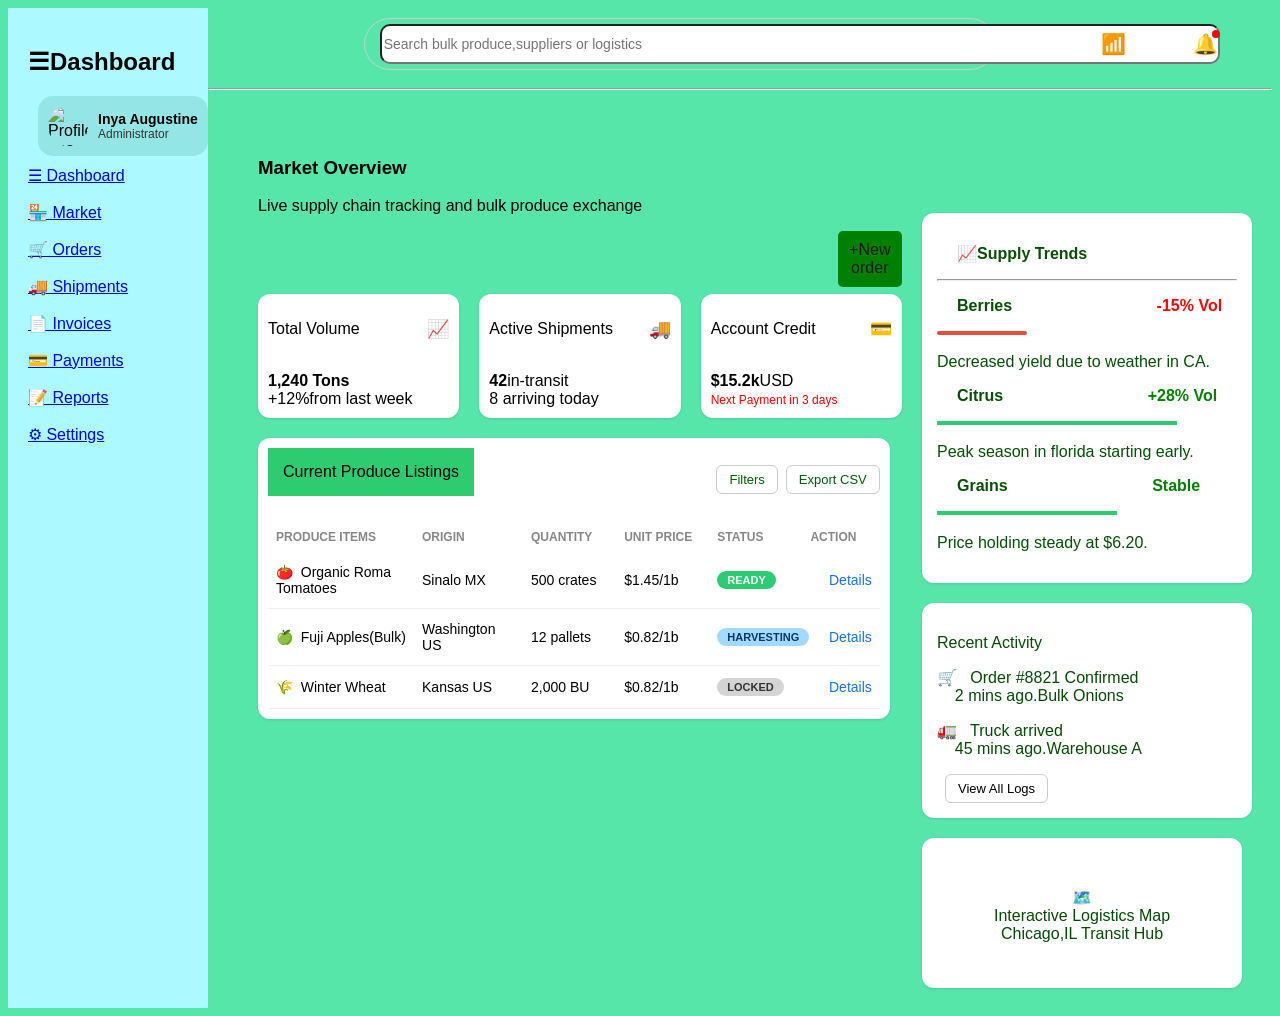
==== dashboard.html @ 14e44a0c "add homepage with sign up and login" ====
<!DOCTYPE html>
<html lang="en">
<head>
    <meta charset="UTF-8">
    <meta name="viewport" content="width=device-width, initial-scale=1.0">
    <title>hajime css</title>
    <link rel="stylesheet" href="agro.css/hajime.css">

    
</head>
<body class="body">
    <div class="page-wrapper">

        <div class="sidebar">
            <section>
                <h2><span class="menu-toggle">&#9776;</span>Dashboard</h2>
            </section>
            <div class="profile">
                <img class="profile-picture"
                src="https://res.cloudinary.com/b1z3mkhi/image/upload/v1786273642/WhatsApp_Image_2026-05-09_at_5.39.36_AM_uw1bwu.jpg"
                 alt="Profile Image">
                 <div class="profile-info">
                    <p class="profile-name">Inya Augustine</p>
                    <span class="profile-role">Administrator</span>
                 </div>
            </div>
            <div>
                <a href="index.html">&#9776; Dashboard</a><br><br>
                <a href="post.html"> &#127978; Market</a><br><br>
                <a href="orders.html"> &#128722; Orders</a><br><br>
                <a href="p2p.html"> &#x1F69A; Shipments</a><br><br>
                <a href="invoices.html"> &#128196; Invoices</a><br><br>
                <a href="payments.html"> &#128179; Payments</a><br><br>
                <a href="reports.html"> &#128221; Reports</a><br><br>
                <a href="#">&#9881; Settings</a>
            </div>
        </div>

        <div class="content-area">
            <div class="top-bar">
                <div class="search-container">
                    <input class="search-font"
                       type="search" placeholder="Search bulk produce,suppliers or logistics">
                </div>
                <div class="icon-group">
        <span class="wifi-icon">📶</span>
                <div class="notification-bell">
                    🔔
                    <span class="notification-badge"></span>
                </div>
            </div>
            </div>
            <hr>
            <div class="main">
                <div class="market"> 
                    <h3><strong>Market Overview</strong></h3>
                    <p>Live supply chain tracking and bulk produce exchange</p>
                    <button class="new-order">+New order</button>
                    <div class="overview">
                       <div class="total-volume">
    <div class="card-header">
        <p>Total Volume</p>
        <span class="card-icon">📈</span>
    </div>
    <br>
    <strong>1,240 Tons</strong><br>
    <span>+12%from last week</span>
</div>
<div class="Active-shipments">
    <div class="card-header">
        <p>Active Shipments</p>
        <span class="card-icon">🚚</span>
    </div>
    <br>
    <strong>42</strong>in-transit<br>
    <span>8 arriving today</span>
</div>
<div class="Account-credit">
    <div class="card-header">
        <p>Account Credit</p>
        <span class="card-icon">💳</span>
    </div>
    <br>
    <strong>$15.2k</strong>USD<br>
    <span class="next-payment">Next Payment in 3 days</span>
</div>
                        <div class="listing">
                            <div class="listing-header">
                                <p class="current">Current Produce Listings</p>
                                <div class="listing-actions">
                                    <button class="btn-outline">Filters</button>
                                    <button class="btn-outline">Export CSV</button>
                                </div>
                            </div>
                            <table>
                                <tr>
                                    <th>Produce Items</th>
                                    <th>Origin</th>
                                    <th>Quantity</th>
                                    <th>Unit Price</th>
                                    <th>Status</th>
                                    <th>Action</th>
                                </tr>
                                <tr>
                                    <td>🍅 &nbsp;Organic Roma Tomatoes</td>
                                    <td>Sinalo MX</td>
                                    <td>500 crates</td>
                                    <td>$1.45/1b</td>
                                    <td><span class="status-pill status-ready">READY</span></td>
                                    <td class="action">Details</td>
                                </tr>
                                <tr>
                                    <td> 🍏 &nbsp;Fuji Apples(Bulk)</td>
                                    <td>Washington US</td>
                                    <td>12 pallets</td>
                                    <td>$0.82/1b</td>
                                    <td><span class="status-pill status-harvesting">HARVESTING</span></td>
                                    <td class="action">Details</td>
                                </tr>
                                <tr>
                                    <td> 🌾 &nbsp;Winter Wheat</td>
                                    <td>Kansas US</td>
                                    <td>2,000 BU</td>
                                    <td>$0.82/1b</td>
                                    <td><span class="status-pill status-locked">LOCKED</span></td>
                                    <td class="action">Details</td>
                                </tr>
                            </table>
                        </div>
                    </div>
                </div>

                <div class="right-panel">
                    <div class="supply-trends">
                        <p class="text"> 📈Supply Trends</p><hr>
                        <p class="text">Berries <span class="Vol-red"> -15% Vol</span>
                            <div class="trend-bar-n">
                                <div class="trend-fill-n"></div>
                            </div><br>
                        Decreased yield due to weather in CA.</p>
                        <p class="text">Citrus <span class="Vol">+28% Vol</span>
                            <div class="trend-bar">
                                <div class="trend-fill"></div>
                            </div><br>
                        Peak season in florida starting early.</p>
                        <p class="text">Grains <span class="Vol">Stable</span>
                            <div class="trend-bar-g">
                                <div class="trend-fill"></div>
                            </div><br>
                        Price holding steady at $6.20.</p>
                    </div>

                    <div class="Recent-act">
                        <p>Recent Activity</p>
                        <p>🛒 &nbsp; Order #8821 Confirmed <br>&nbsp; <span>&nbsp; 2 mins ago.Bulk Onions</span></p>
                        <p>🚛 &nbsp; Truck arrived <br>&nbsp; <span> &nbsp; 45 mins ago.Warehouse A</span></p>
                        <button class="btn-outline-logs">View All Logs</button>
                    </div>
                    <div class="logistics-map">
                        🗺️<br>
                        Interactive Logistics Map<br>
                        Chicago,IL Transit Hub<br>
                    </div>
                </div>
            </div>
        </div>

    </div>
    <script src="agro.js"></script>
</body>
</html>
---- agro.css/hajime.css ----
.profile {
   border-radius: 15px;
background-color: rgb(148, 230, 230);
align-items: center;
width: 150px;
margin: 10px;
display: flex;
padding: 10px;
}
.body{
   background-color: #56e6aa; font-family: Arial, sans-serif;
}
.search-container {
padding: 5px 15px; 
    width: 600px;
    place-items: center;
     border: 1px solid #ccc;
      border-radius: 50px; 
    margin: 10px 0;
    margin-left: 50px;
}

.search-font {
    border-radius: 10px;
    font-size: 14px;
    font-family: arial;
    height: 40px;
    width: 140%;
    outline: none;
}
.profile-picture {
    width: 40px;
    height: 40px;
    border-radius: 50%;
    margin-right: 10px;
}
.profile-info{
    display: flex;
    flex-direction: column;
}
.profile-name {
    font-weight: bold;
    font-size: 14px;
    margin: 0;
}
.profile-role {
    font-size: 12px;
    color: #333;
}
.sidebar {
    width: 200px;
    background-color: #acf9ff;
    padding: 20px;
    box-sizing: border-box;
    min-height: 100hv;
    grid-row: 1/-1;
}
.page-wrapper{
    display: flex;
       grid-template-columns: 200px 1fr;
    grid-template-rows: auto auto 1fr;
}
.content-area{
    flex: 1;
}
.top-bar{
    display: flex;
    align-items: center;
    justify-content: space-evenly;
    gap:20px;
    padding: 0 20px;
}
.notification-bell{
   position: relative;
    font-size: 20px;
    cursor: pointer;
    margin-left: 80%;
    
}   
.notification-badge {
    position: absolute;
    top: -2px;
    right: -2px;
    width: 8px;
    height: 8px;
    background-color: red;
    border-radius: 50%;
}
.icon-group {
    display: flex;
    align-items: center;
    gap: 15px;
}
.wifi-icon {
    font-size: 20px;
    cursor: pointer;
}
.main{
    margin-left: 10px;
    padding: 20px;
    display: flex;
}
.overview{
display: grid; 
    grid-template-columns: repeat(3, 1fr); 
    gap: 20px; 
    margin-top: 0px;

}
.new-order{
    background-color: green;
    color: #1a1a1a;
    border: none;
    border-radius: 5px;
    padding: 10px 10px;
    cursor: pointer;
    font-size: 16px;
    margin-left: 90%;
    margin-bottom: 1%;
}
.market{
    flex: 1;
     gap: 20px; 
    padding: 20px;
}
.total-volume{
    background-color: #fff;
    border-radius: 12px;
    padding: 10px;
    box-shadow: 0 1px 3px rgba(0,0,0,0.1);
}
.Active-shipments{
    background-color: #fff;
    border-radius: 12px;
    padding: 10px;
    box-shadow: 0 1px 3px rgba(0,0,0,0.1);
}
.Account-credit {
    background-color: #fff;
    border-radius: 12px;
    padding: 10px;
    box-shadow: 0 1px 3px rgba(0,0,0,0.1);
}
.next-payment {
    font-size: 12px;
    color: red;
}
.card-header {
    display: flex;
    justify-content: space-between;
    align-items: center;
}
.card-icon {
    font-size: 18px;
    color: #555;
}
.right-panel {
display: flex;
flex-direction: column;
gap: 20px;
}
.supply-trends{
    background-color: white;
    color: rgb(5, 80, 5);
    width: 300px;
    border-radius: 12px;
    padding: 15px;
    box-shadow: 0 1px 3px rgba(0,0,0,0.1);
    margin-top: 95px;
}
.Recent-act {
    background-color: white;
    color: rgb(5, 75, 5);
    border-radius: 12px;
    padding: 15px;
    width: 300px;
    box-shadow: 0 1px 3px rgba(0,0,0,0.1);
}
.logistics-map {
    background-color: white;
    border-radius: 12px;
    text-align: center;
    color: rgb(5, 75, 5);
    padding: 50px;
    width: 220px;
    box-shadow: 0 1px 3px rgba(0,0,0,0.1);
    height: 50px;
}
.Vol-red{
    color: red;
    margin-left: 50%;
}
.Vol{
    color: green;
    margin-left: 50%;
}
.text{
    font-weight: bold;
    margin-left: 20px;
}
.trend-bar-n{
    width: 30%;
    background-color: #e74c3c;
    height: 4px;
 border-radius: 2px;
    margin: 4px 5 10px;
}
.trend-bar{
width: 80%;
background-color: #2ecc71;
height: 4px;
border-radius: 2px;
margin: 4px 5 10px;
}
.trend-bar-g{
width: 60%;
background-color: #2ecc71;
height: 4px;
border-radius: 2px;
margin: 4px 0 01px;
}
.trend-fill{
background-color: #2ecc71;
height: 100%;
}
.listing{
     background-color: #fff;
    border-radius: 12px;
    padding: 10px;
    width: 95%;
    box-shadow: 0 1px 3px rgba(0,0,0,0.1);
    display: block;
    grid-column: 1/-1;
}
.current{
    background-color: #2ecc71;
    padding: 15px;
    margin-top: 0%;
}
.btn-outline {
    border: 1px solid #ccc;
    background: white;
    color: rgb(5, 95, 5);
    border-radius: 6px;
    padding: 6px 12px;
    font-size: 13px;
    cursor: pointer;
    margin-left: 8px;
}
.btn-outline-logs {
    border: 1px solid #ccc;
    background: white;
    border-radius: 6px;
    padding: 6px 12px;
    font-size: 13px;
    cursor: pointer;
    margin-left: 8px;
    
}
.listing-header {
    display: flex;
    justify-content: space-between;
    align-items: center;
    margin-bottom: 10px;
}
.listing-actions {
    display: flex;
}
.listing table {
    width: 100%;
    border-collapse: collapse;
    margin-top: 10px;
    table-layout: fixed;
}
.listing th {
    text-align: left;
    color: #888;
    font-size: 12px;
    text-transform: uppercase;
    padding: 8px;
    font-weight: 600;
}
.listing td {
    padding: 12px 8px;
    border-bottom: 1px solid #f0f0f0;
    font-size: 14px;
}
.listing th:nth-child(1), .listing td:nth-child(1) { width: 25%; }
.listing th:nth-child(2), .listing td:nth-child(2) { width: 18%; }
.listing th:nth-child(3), .listing td:nth-child(3) { width: 15%; }
.listing th:nth-child(4), .listing td:nth-child(4) { width: 15%; }
.listing th:nth-child(5), .listing td:nth-child(5) { width: 15%; }
.listing th:nth-child(6), .listing td:nth-child(6) { width: 12%; }
.status-pill {
    font-size: 11px;
    font-weight: bold;
    padding: 3px 10px;
    border-radius: 20px;
    text-transform: uppercase;
    display: inline-block;
}
.status-ready { 
    background: #2ecc71;
     color: white; 
    }
.status-harvesting { 
    background: #a3d9ff;
     color: #003c6b;
     }
.status-locked { 
    background: #d4d4d4;
     color: #333; 
    }
    .action {
    color: #1a73e8;
    cursor: pointer;
    text-align: right;
}
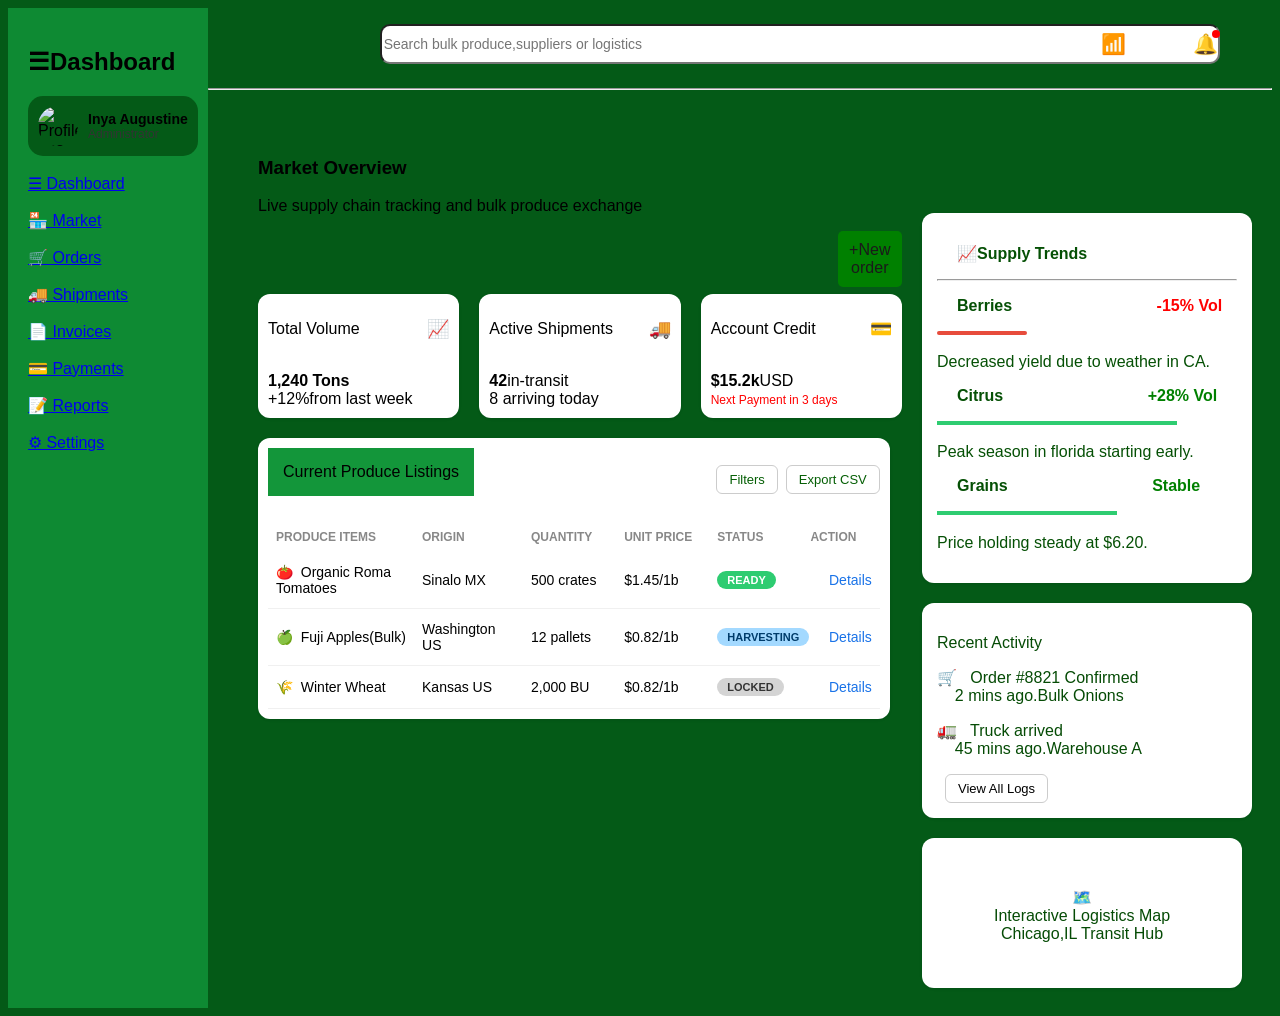
==== commit 14f09ed2: "update dashboard page" ====
--- a/dashboard.html
+++ b/dashboard.html
@@ -4,7 +4,7 @@
     <meta charset="UTF-8">
     <meta name="viewport" content="width=device-width, initial-scale=1.0">
     <title>hajime css</title>
-    <link rel="stylesheet" href="agro.css/hajime.css">
+    <link rel="stylesheet" href="agro.css/dashboard.css">
 
     
 </head>
--- a/agro.css/dashboard.css
+++ b/agro.css/dashboard.css
@@ -0,0 +1,320 @@
+.profile {
+   border-radius: 15px;
+background-color:rgb(4, 90, 23);
+align-items: center;
+width: 150px;
+margin: 18px;
+display: flex;
+padding: 10px;
+margin-left: 0px;
+}
+.body{
+   background-color: rgb(4, 90, 23); font-family: Arial, sans-serif;
+}
+.search-container {
+padding: 5px 15px; 
+    width: 600px;
+    place-items: center;
+     border: transparent solid 1px  ;
+      border-radius: 50px; 
+    margin: 10px 0;
+    margin-left: 50px;
+}
+
+.search-font {
+    border-radius: 10px;
+    font-size: 14px;
+    font-family: arial;
+    height: 40px;
+    width: 140%;
+    outline: none;
+}
+.profile-picture {
+    width: 40px;
+    height: 40px;
+    border-radius: 50%;
+    margin-right: 10px;
+}
+.profile-info{
+    display: flex;
+    flex-direction: column;
+}
+.profile-name {
+    font-weight: bold;
+    font-size: 14px;
+    margin: 0;
+}
+.profile-role {
+    font-size: 12px;
+    color: #333;
+}
+.sidebar {
+    width: 200px;
+    background-color:  rgb(14, 138, 51);
+    padding: 20px;
+    box-sizing: border-box;
+    min-height: 100hv;
+    grid-row: 1/-1;
+}
+.page-wrapper{
+    display: flex;
+       grid-template-columns: 200px 1fr;
+    grid-template-rows: auto auto 1fr;
+}
+.content-area{
+    flex: 1;
+}
+.top-bar{
+    display: flex;
+    align-items: center;
+    justify-content: space-evenly;
+    gap:20px;
+    padding: 0 20px;
+}
+.notification-bell{
+   position: relative;
+    font-size: 20px;
+    cursor: pointer;
+    margin-left: 80%;
+    
+}   
+.notification-badge {
+    position: absolute;
+    top: -2px;
+    right: -2px;
+    width: 8px;
+    height: 8px;
+    background-color: red;
+    border-radius: 50%;
+}
+.icon-group {
+    display: flex;
+    align-items: center;
+    gap: 15px;
+}
+.wifi-icon {
+    font-size: 20px;
+    cursor: pointer;
+}
+.main{
+    margin-left: 10px;
+    padding: 20px;
+    display: flex;
+}
+.overview{
+display: grid; 
+    grid-template-columns: repeat(3, 1fr); 
+    gap: 20px; 
+    margin-top: 0px;
+
+}
+.new-order{
+    background-color: green;
+    color: #1a1a1a;
+    border: none;
+    border-radius: 5px;
+    padding: 10px 10px;
+    cursor: pointer;
+    font-size: 16px;
+    margin-left: 90%;
+    margin-bottom: 1%;
+}
+.market{
+    flex: 1;
+     gap: 20px; 
+    padding: 20px;
+}
+.total-volume{
+    background-color: #fff;
+    border-radius: 12px;
+    padding: 10px;
+    box-shadow: 0 1px 3px rgba(0,0,0,0.1);
+}
+.Active-shipments{
+    background-color: #fff;
+    border-radius: 12px;
+    padding: 10px;
+    box-shadow: 0 1px 3px rgba(0,0,0,0.1);
+}
+.Account-credit {
+    background-color: #fff;
+    border-radius: 12px;
+    padding: 10px;
+    box-shadow: 0 1px 3px rgba(0,0,0,0.1);
+}
+.next-payment {
+    font-size: 12px;
+    color: red;
+}
+.card-header {
+    display: flex;
+    justify-content: space-between;
+    align-items: center;
+}
+.card-icon {
+    font-size: 18px;
+    color: #555;
+}
+.right-panel {
+display: flex;
+flex-direction: column;
+gap: 20px;
+}
+.supply-trends{
+    background-color: white;
+    color: rgb(5, 80, 5);
+    width: 300px;
+    border-radius: 12px;
+    padding: 15px;
+    box-shadow: 0 1px 3px rgba(0,0,0,0.1);
+    margin-top: 95px;
+}
+.Recent-act {
+    background-color: white;
+    color: rgb(5, 75, 5);
+    border-radius: 12px;
+    padding: 15px;
+    width: 300px;
+    box-shadow: 0 1px 3px rgba(0,0,0,0.1);
+}
+.logistics-map {
+    background-color: white;
+    border-radius: 12px;
+    text-align: center;
+    color: rgb(5, 75, 5);
+    padding: 50px;
+    width: 220px;
+    box-shadow: 0 1px 3px rgba(0,0,0,0.1);
+    height: 50px;
+}
+.Vol-red{
+    color: red;
+    margin-left: 50%;
+}
+.Vol{
+    color: green;
+    margin-left: 50%;
+}
+.text{
+    font-weight: bold;
+    margin-left: 20px;
+}
+.trend-bar-n{
+    width: 30%;
+    background-color: #e74c3c;
+    height: 4px;
+ border-radius: 2px;
+    margin: 4px 5 10px;
+}
+.trend-bar{
+width: 80%;
+background-color: #2ecc71;
+height: 4px;
+border-radius: 2px;
+margin: 4px 5 10px;
+}
+.trend-bar-g{
+width: 60%;
+background-color: #2ecc71;
+height: 4px;
+border-radius: 2px;
+margin: 4px 0 01px;
+}
+.trend-fill{
+background-color: #2ecc71;
+height: 100%;
+}
+.listing{
+     background-color: #fff;
+    border-radius: 12px;
+    padding: 10px;
+    width: 95%;
+    box-shadow: 0 1px 3px rgba(0,0,0,0.1);
+    display: block;
+    grid-column: 1/-1;
+}
+.current{
+    background-color:  rgb(19, 150, 58);;
+    padding: 15px;
+    margin-top: 0%;
+}
+.btn-outline {
+    border: 1px solid #ccc;
+    background: white;
+    color: rgb(5, 95, 5);
+    border-radius: 6px;
+    padding: 6px 12px;
+    font-size: 13px;
+    cursor: pointer;
+    margin-left: 8px;
+}
+.btn-outline-logs {
+    border: 1px solid #ccc;
+    background: white;
+    border-radius: 6px;
+    padding: 6px 12px;
+    font-size: 13px;
+    cursor: pointer;
+    margin-left: 8px;
+    
+}
+.listing-header {
+    display: flex;
+    justify-content: space-between;
+    align-items: center;
+    margin-bottom: 10px;
+}
+.listing-actions {
+    display: flex;
+}
+.listing table {
+    width: 100%;
+    border-collapse: collapse;
+    margin-top: 10px;
+    table-layout: fixed;
+}
+.listing th {
+    text-align: left;
+    color: #888;
+    font-size: 12px;
+    text-transform: uppercase;
+    padding: 8px;
+    font-weight: 600;
+}
+.listing td {
+    padding: 12px 8px;
+    border-bottom: 1px solid #f0f0f0;
+    font-size: 14px;
+}
+.listing th:nth-child(1), .listing td:nth-child(1) { width: 25%; }
+.listing th:nth-child(2), .listing td:nth-child(2) { width: 18%; }
+.listing th:nth-child(3), .listing td:nth-child(3) { width: 15%; }
+.listing th:nth-child(4), .listing td:nth-child(4) { width: 15%; }
+.listing th:nth-child(5), .listing td:nth-child(5) { width: 15%; }
+.listing th:nth-child(6), .listing td:nth-child(6) { width: 12%; }
+.status-pill {
+    font-size: 11px;
+    font-weight: bold;
+    padding: 3px 10px;
+    border-radius: 20px;
+    text-transform: uppercase;
+    display: inline-block;
+}
+.status-ready { 
+    background: #2ecc71;
+     color: white; 
+    }
+.status-harvesting { 
+    background: #a3d9ff;
+     color: #003c6b;
+     }
+.status-locked { 
+    background: #d4d4d4;
+     color: #333; 
+    }
+    .action {
+    color: #1a73e8;
+    cursor: pointer;
+    text-align: right;
+}
+
